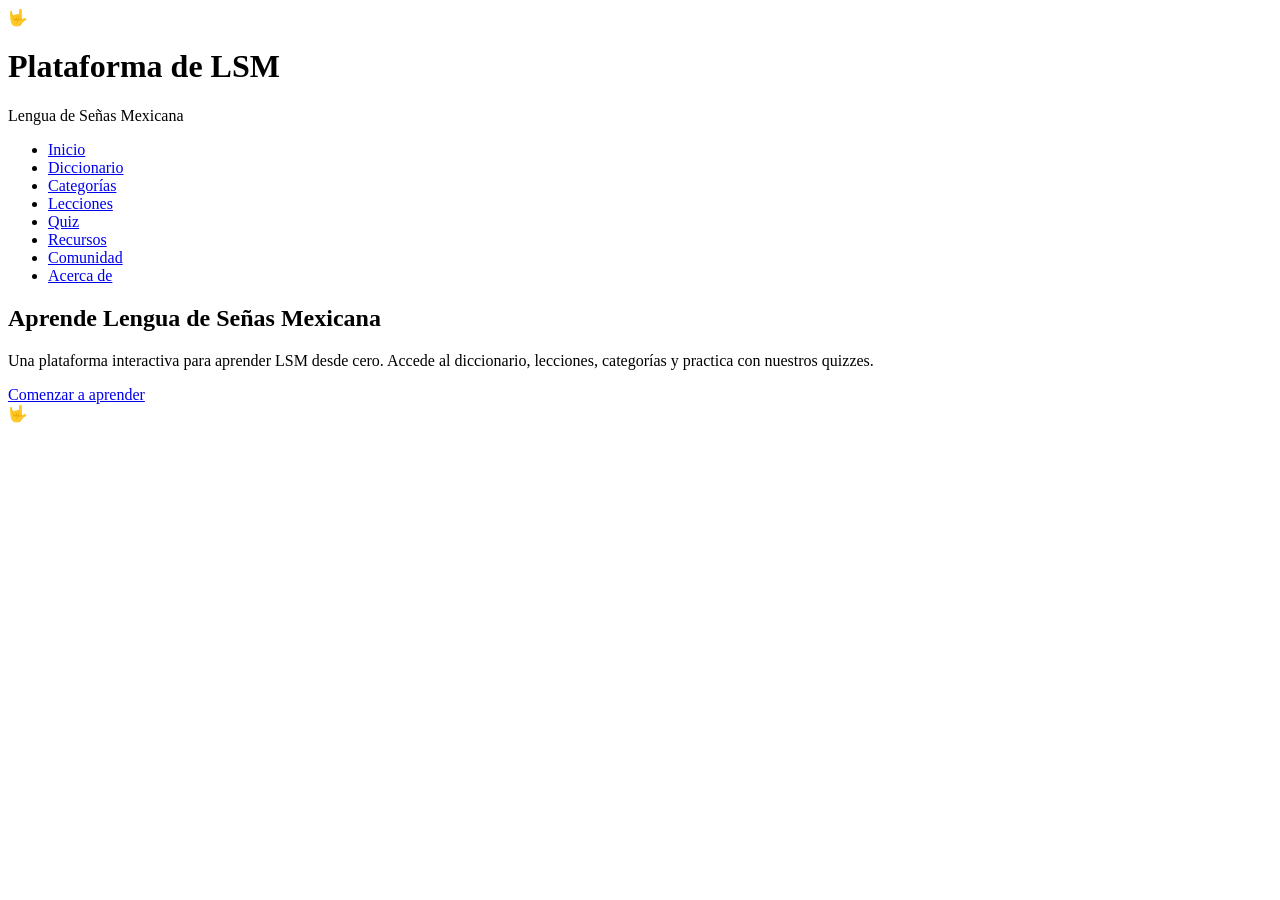
==== index.html @ d1b9db48 "Renombrar Index.html a index.html" ====
<!DOCTYPE html>
<html lang="es">
<head>
    <meta charset="UTF-8">
    <meta name="viewport" content="width=device-width, initial-scale=1.0">
    <title>LSM - Lengua de Señas Mexicana</title>
    <!--<link rel="stylesheet" href="css/styles.css"> -->
</head>
<body>


    <header id="encabezado">
        <div id="logo-area">
            <span id="logo-icono">🤟</span>
            <h1 id="logo-titulo">Plataforma de LSM</h1>
            <p id="logo-subtitulo">Lengua de Señas Mexicana</p>
        </div>

        <nav id="navbar">
            <ul id="menu-lista">
                <li><a href="index.html"              class="nav-link activo">Inicio</a></li>
                <li><a href="diccionario.html"  class="nav-link">Diccionario</a></li>
                <li><a href="categorias.html"   class="nav-link">Categorías</a></li>
                <li><a href="lecciones.html"    class="nav-link">Lecciones</a></li>
                <li><a href="quiz.html"         class="nav-link">Quiz</a></li>
                <li><a href="recursos.html"     class="nav-link">Recursos</a></li>
                <li><a href="comunidad.html"    class="nav-link">Comunidad</a></li>
                <li><a href="acerca.html"       class="nav-link">Acerca de</a></li>
            </ul>
        </nav>
    </header>


    <section id="hero">
        <div id="hero-contenido">
            <h2 id="hero-titulo">Cargando...</h2>
            <p  id="hero-descripcion">Cargando...</p>
            <a  id="hero-boton" href="lecciones.html">Comenzar a aprender</a>
        </div>
        <div id="hero-imagen">
            <span id="hero-emoji">🤟</span>
        </div>
    </section>


    

    <script src="script.js"></script>
</body>
</html>
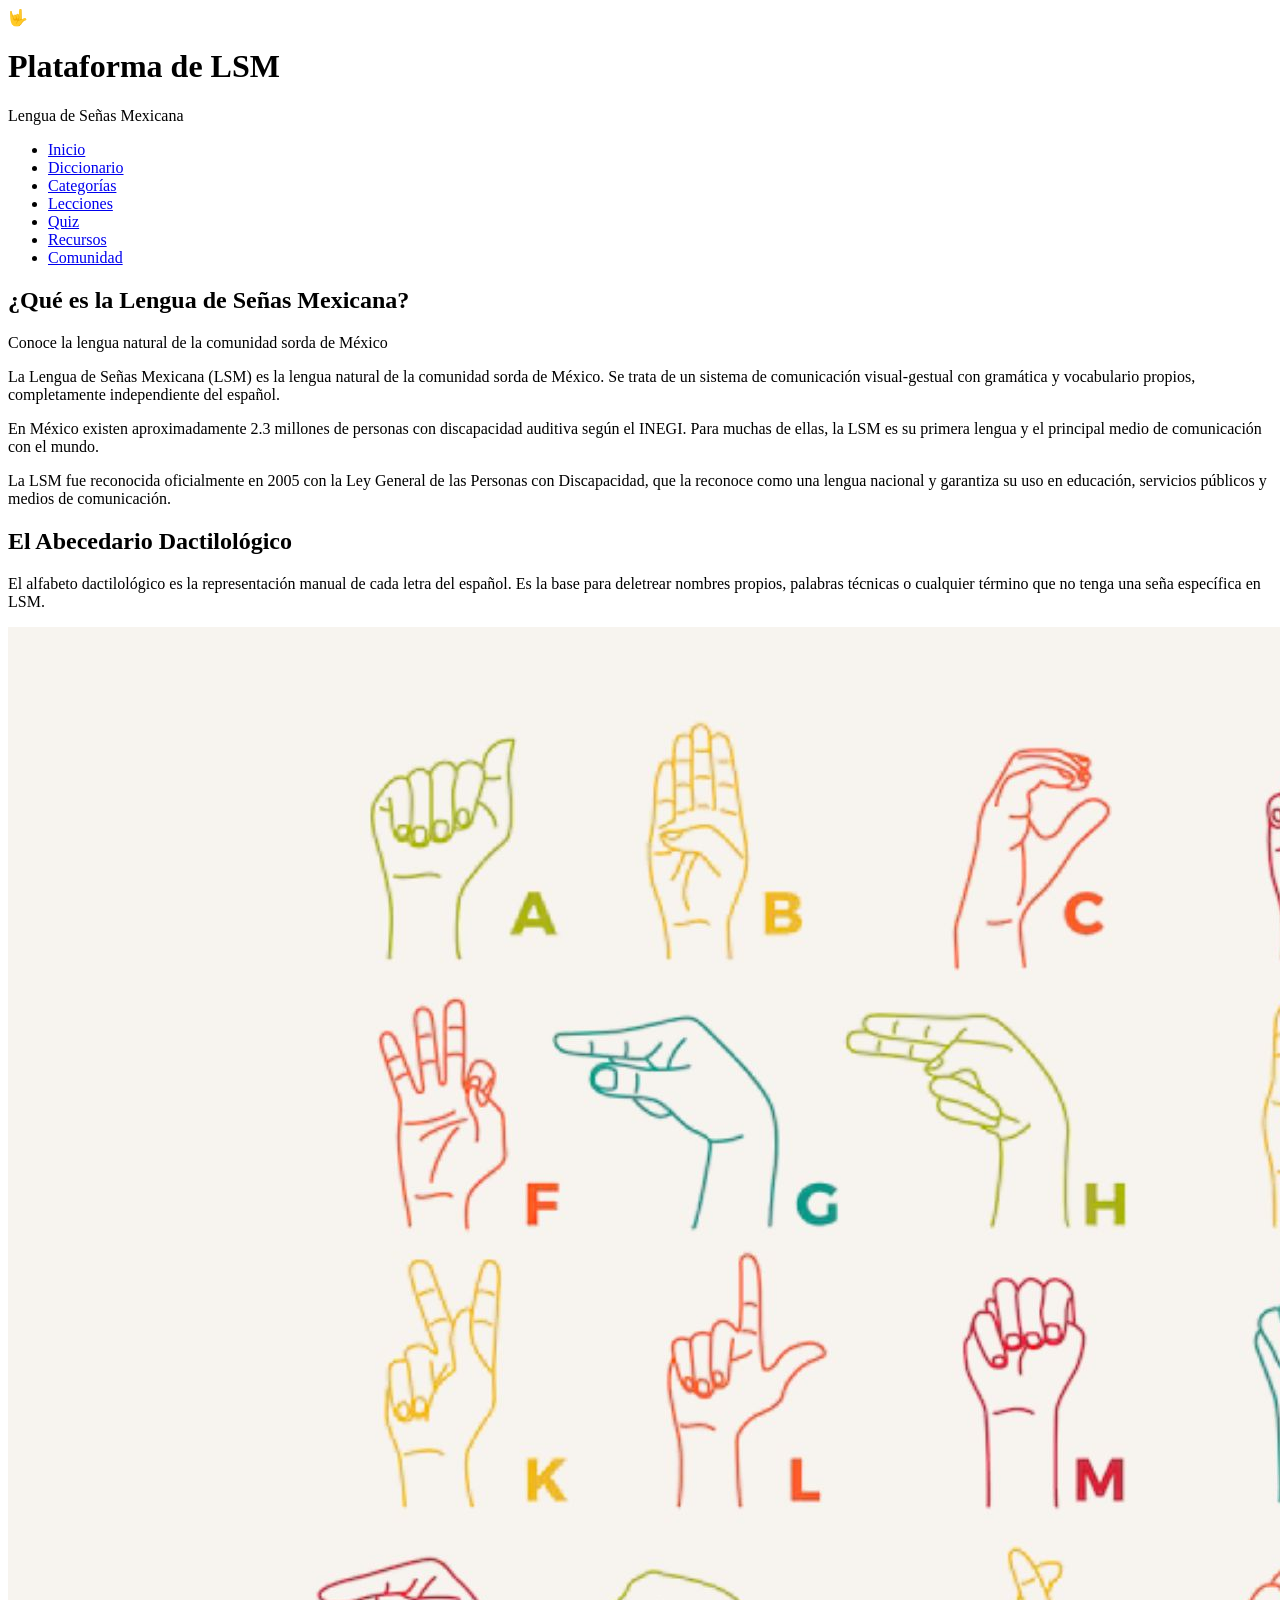
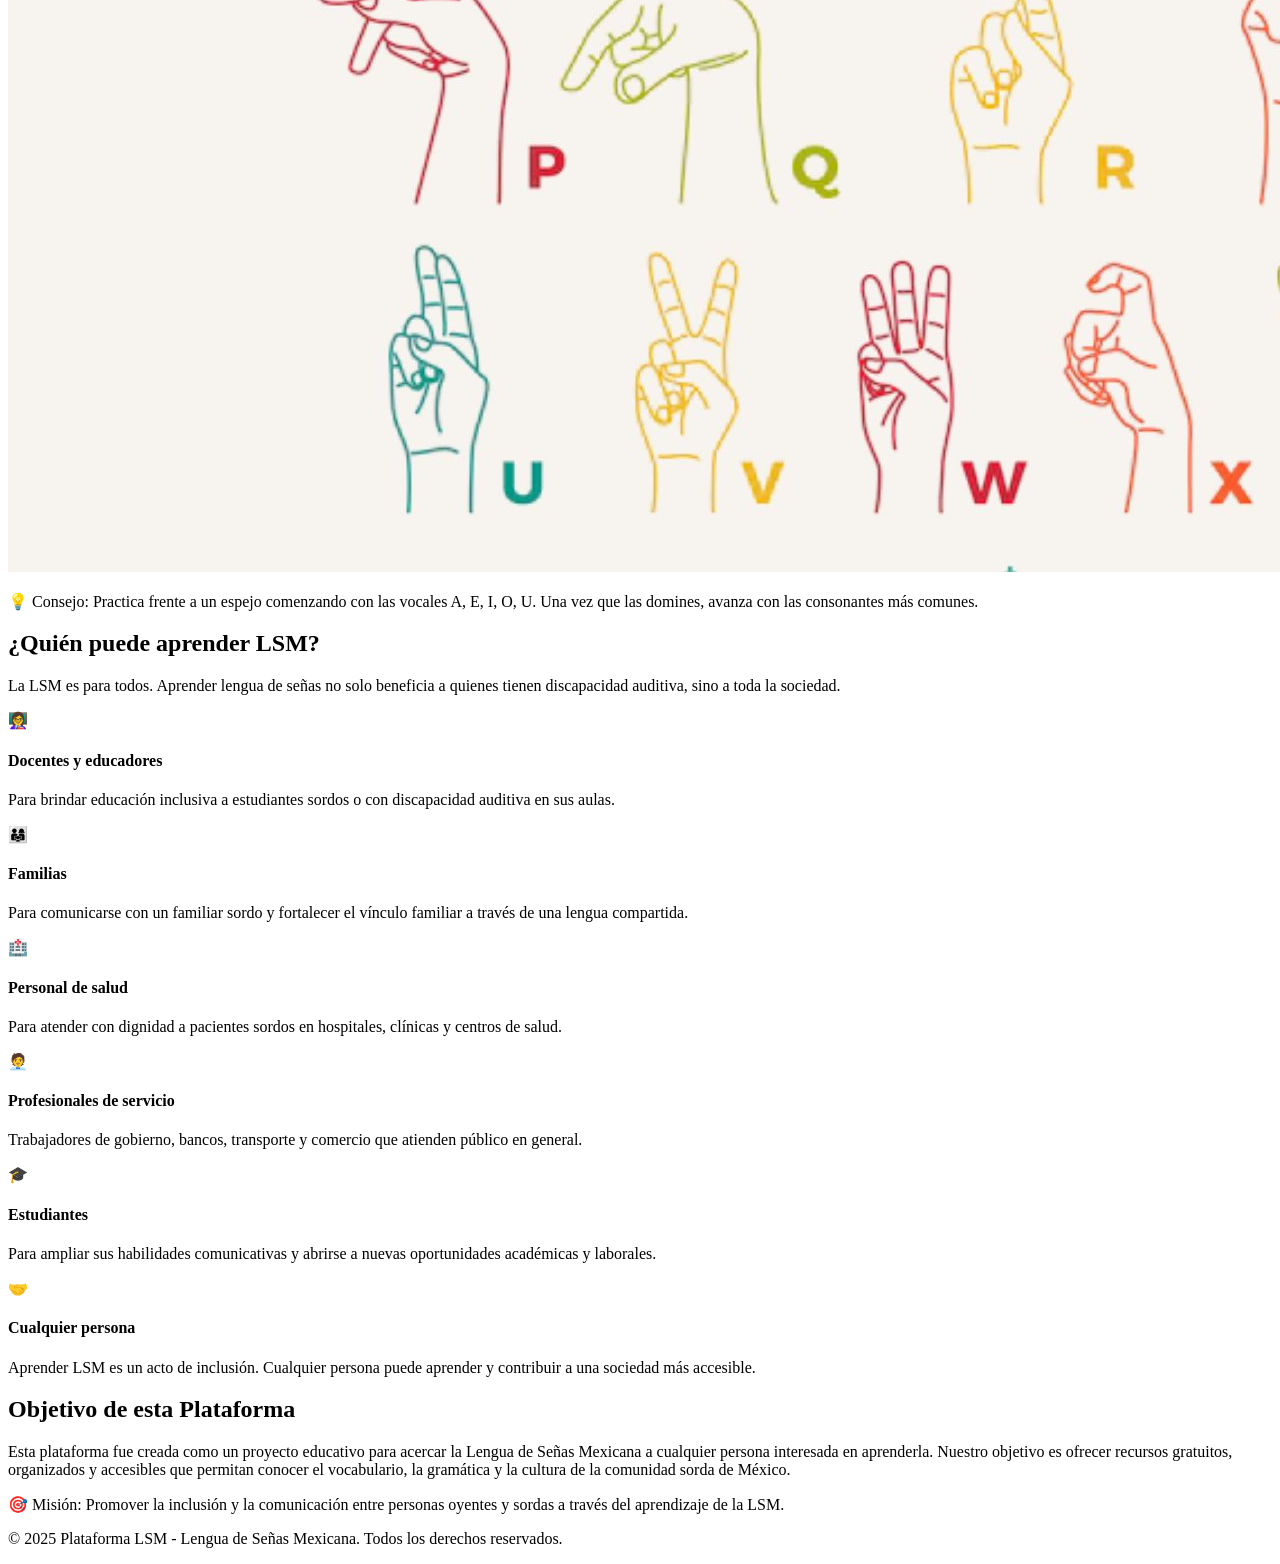
==== commit afdb083c: "Cambios html y js" ====
--- a/index.html
+++ b/index.html
@@ -3,11 +3,10 @@
 <head>
     <meta charset="UTF-8">
     <meta name="viewport" content="width=device-width, initial-scale=1.0">
-    <title>LSM - Lengua de Señas Mexicana</title>
-    <!--<link rel="stylesheet" href="css/styles.css"> -->
+    <title>Inicio - LSM</title>
+    <link rel="stylesheet" href="styles.css">
 </head>
 <body>
-
 
     <header id="encabezado">
         <div id="logo-area">
@@ -15,35 +14,59 @@
             <h1 id="logo-titulo">Plataforma de LSM</h1>
             <p id="logo-subtitulo">Lengua de Señas Mexicana</p>
         </div>
-
         <nav id="navbar">
             <ul id="menu-lista">
-                <li><a href="index.html"              class="nav-link activo">Inicio</a></li>
-                <li><a href="diccionario.html"  class="nav-link">Diccionario</a></li>
-                <li><a href="categorias.html"   class="nav-link">Categorías</a></li>
-                <li><a href="lecciones.html"    class="nav-link">Lecciones</a></li>
-                <li><a href="quiz.html"         class="nav-link">Quiz</a></li>
-                <li><a href="recursos.html"     class="nav-link">Recursos</a></li>
-                <li><a href="comunidad.html"    class="nav-link">Comunidad</a></li>
-                <li><a href="acerca.html"       class="nav-link">Acerca de</a></li>
+                <li><a href="index.html"       class="nav-link activo">Inicio</a></li>
+                <li><a href="diccionario.html" class="nav-link">Diccionario</a></li>
+                <li><a href="categorias.html"  class="nav-link">Categorías</a></li>
+                <li><a href="lecciones.html"   class="nav-link">Lecciones</a></li>
+                <li><a href="quiz.html"        class="nav-link">Quiz</a></li>
+                <li><a href="recursos.html"    class="nav-link">Recursos</a></li>
+                <li><a href="comunidad.html"   class="nav-link">Comunidad</a></li>
             </ul>
         </nav>
     </header>
 
-
-    <section id="hero">
-        <div id="hero-contenido">
-            <h2 id="hero-titulo">Cargando...</h2>
-            <p  id="hero-descripcion">Cargando...</p>
-            <a  id="hero-boton" href="lecciones.html">Comenzar a aprender</a>
+    <section id="que-es-seccion">
+        <div id="page-header">
+            <h2 id="que-es-titulo">Cargando...</h2>
+            <p  id="que-es-subtitulo">Cargando...</p>
         </div>
-        <div id="hero-imagen">
-            <span id="hero-emoji">🤟</span>
-        </div>
+        <div id="que-es-parrafos"></div>
+        <div id="que-es-datos"></div>
     </section>
 
+    <section id="abecedario-seccion">
+        <h2 id="abecedario-titulo">Cargando...</h2>
+        <p  id="abecedario-descripcion">Cargando...</p>
+        <div id="abecedario-imagen-contenedor">
+            <img
+                id="abecedario-imagen"
+                src="lenguaje-sm.jpg"
+                alt="Abecedario de la Lengua de Señas Mexicana"
+            >
+        </div>
+        <p id="abecedario-consejo">Cargando...</p>
+    </section>
 
-    
+    <section id="quienes-seccion">
+        <h2 id="quienes-titulo">Cargando...</h2>
+        <p  id="quienes-descripcion">Cargando...</p>
+        <div id="quienes-contenedor"></div>
+    </section>
+
+    <section id="objetivo-seccion">
+        <h2 id="objetivo-titulo">Cargando...</h2>
+        <p  id="objetivo-texto">Cargando...</p>
+        <p  id="objetivo-mision">Cargando...</p>
+        <div id="objetivo-caracteristicas"></div>
+    </section>
+
+    <footer id="pie-pagina">
+        <div id="footer-contenido">
+            <p id="footer-texto">Cargando...</p>
+        </div>
+    </footer>
 
     <script src="script.js"></script>
 </body>
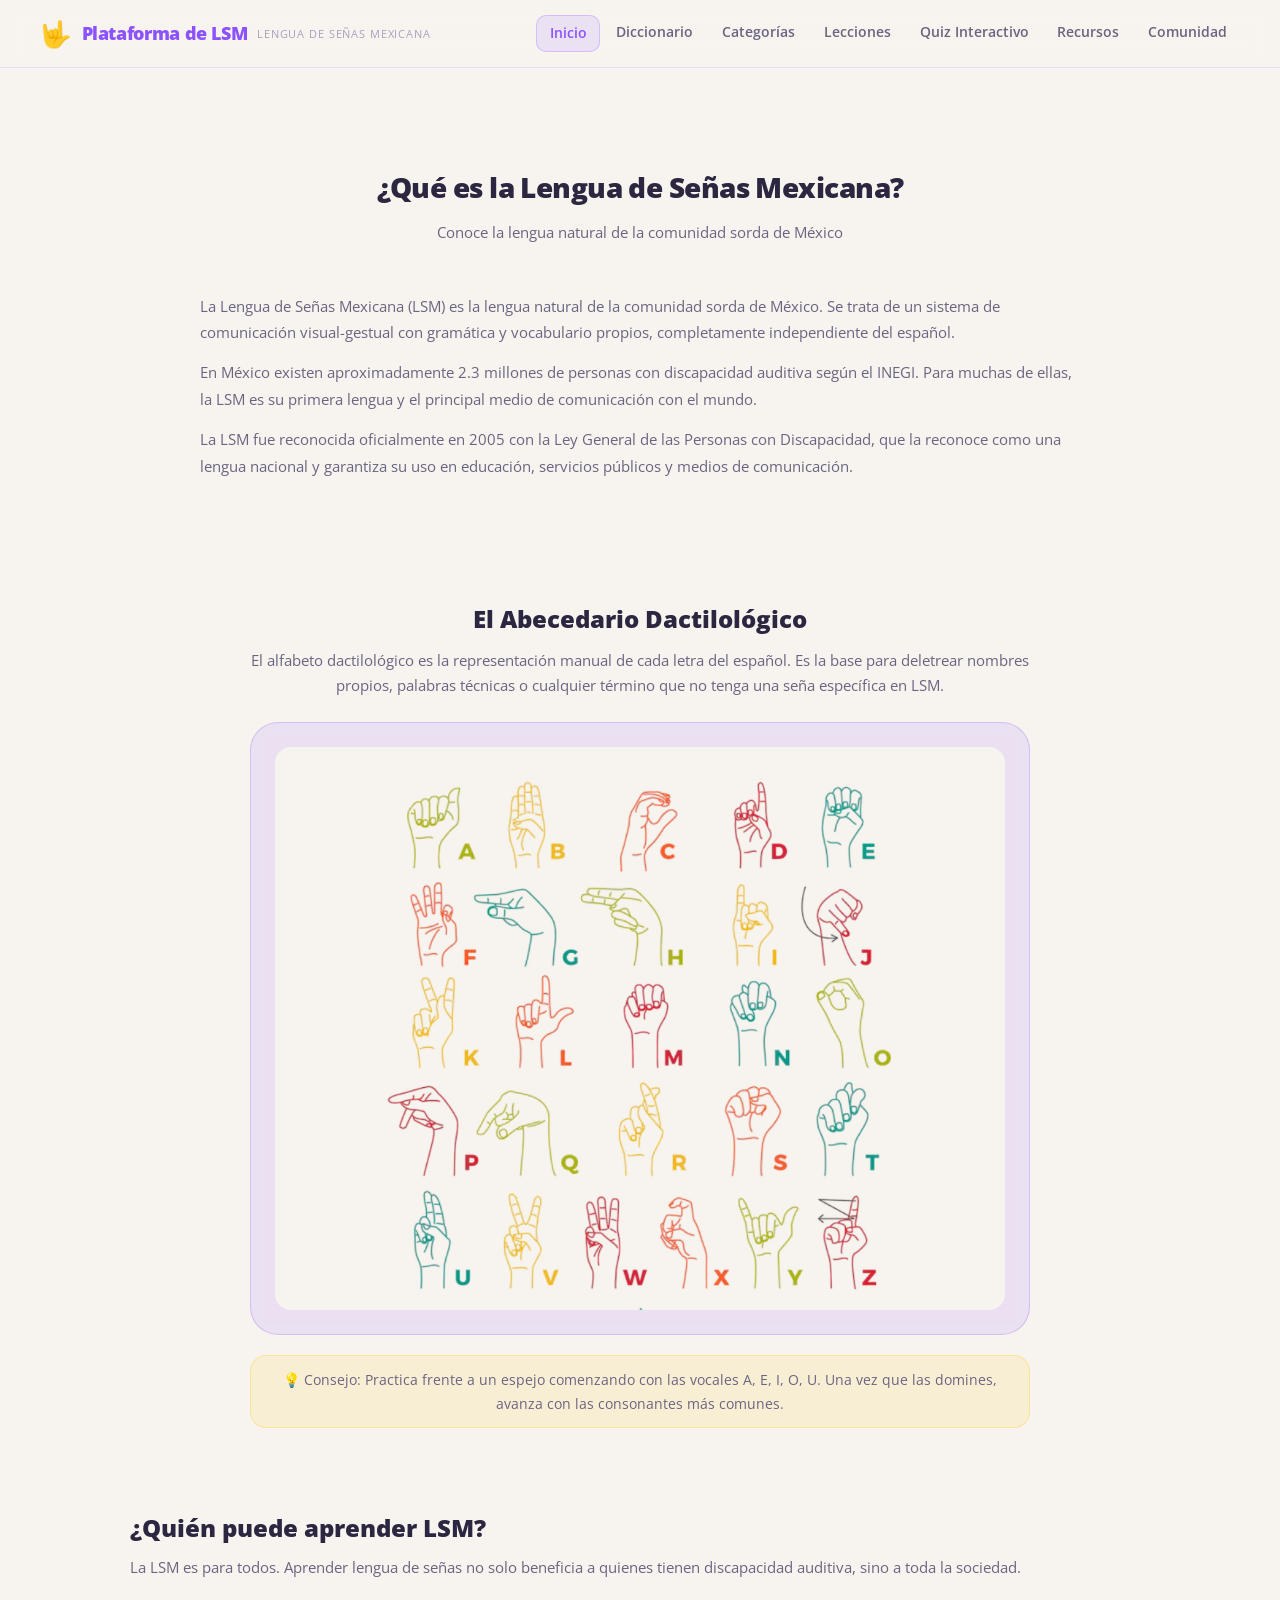
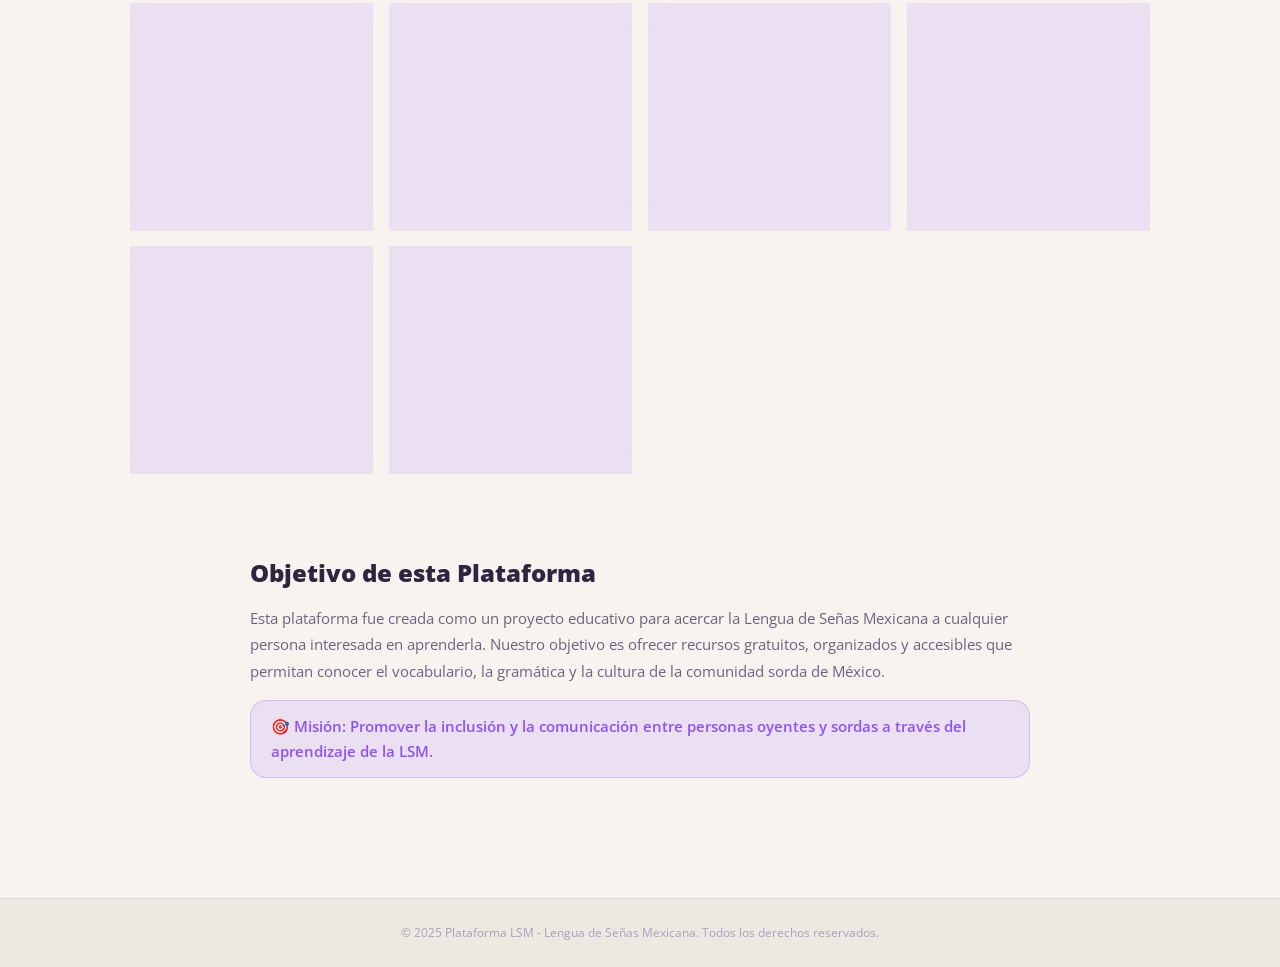
==== commit e282da3b: "Modificaciones html e implementacion de css" ====
--- a/index.html
+++ b/index.html
@@ -8,59 +8,65 @@
 </head>
 <body>
 
+    <a href="#contenido-principal" id="skip-link">Saltar al contenido principal</a>
+
     <header id="encabezado">
         <div id="logo-area">
-            <span id="logo-icono">🤟</span>
+            <span id="logo-icono" aria-label="Mano haciendo la seña de te quiero en LSM" role="img">🤟</span>
             <h1 id="logo-titulo">Plataforma de LSM</h1>
             <p id="logo-subtitulo">Lengua de Señas Mexicana</p>
         </div>
-        <nav id="navbar">
+        <nav id="navbar" aria-label="Menú principal de navegación">
             <ul id="menu-lista">
-                <li><a href="index.html"       class="nav-link activo">Inicio</a></li>
+                <li><a href="index.html"       class="nav-link activo" aria-current="page">Inicio</a></li>
                 <li><a href="diccionario.html" class="nav-link">Diccionario</a></li>
                 <li><a href="categorias.html"  class="nav-link">Categorías</a></li>
                 <li><a href="lecciones.html"   class="nav-link">Lecciones</a></li>
-                <li><a href="quiz.html"        class="nav-link">Quiz</a></li>
+                <li><a href="quiz.html"        class="nav-link">Quiz Interactivo</a></li>
                 <li><a href="recursos.html"    class="nav-link">Recursos</a></li>
                 <li><a href="comunidad.html"   class="nav-link">Comunidad</a></li>
             </ul>
         </nav>
     </header>
 
-    <section id="que-es-seccion">
-        <div id="page-header">
-            <h2 id="que-es-titulo">Cargando...</h2>
-            <p  id="que-es-subtitulo">Cargando...</p>
-        </div>
-        <div id="que-es-parrafos"></div>
-        <div id="que-es-datos"></div>
-    </section>
+    <main id="contenido-principal">
 
-    <section id="abecedario-seccion">
-        <h2 id="abecedario-titulo">Cargando...</h2>
-        <p  id="abecedario-descripcion">Cargando...</p>
-        <div id="abecedario-imagen-contenedor">
-            <img
-                id="abecedario-imagen"
-                src="lenguaje-sm.jpg"
-                alt="Abecedario de la Lengua de Señas Mexicana"
-            >
-        </div>
-        <p id="abecedario-consejo">Cargando...</p>
-    </section>
+        <section id="que-es-seccion">
+            <div id="page-header">
+                <h2 id="que-es-titulo">Cargando...</h2>
+                <p  id="que-es-subtitulo">Cargando...</p>
+            </div>
+            <div id="que-es-parrafos"></div>
+            <div id="que-es-datos"></div>
+        </section>
 
-    <section id="quienes-seccion">
-        <h2 id="quienes-titulo">Cargando...</h2>
-        <p  id="quienes-descripcion">Cargando...</p>
-        <div id="quienes-contenedor"></div>
-    </section>
+        <section id="abecedario-seccion">
+            <h2 id="abecedario-titulo">Cargando...</h2>
+            <p  id="abecedario-descripcion">Cargando...</p>
+            <div id="abecedario-imagen-contenedor">
+                <img
+                    id="abecedario-imagen"
+                    src="lenguaje-sm.jpg"
+                    alt="Abecedario de la Lengua de Señas Mexicana"
+                >
+            </div>
+            <p id="abecedario-consejo">Cargando...</p>
+        </section>
 
-    <section id="objetivo-seccion">
-        <h2 id="objetivo-titulo">Cargando...</h2>
-        <p  id="objetivo-texto">Cargando...</p>
-        <p  id="objetivo-mision">Cargando...</p>
-        <div id="objetivo-caracteristicas"></div>
-    </section>
+        <section id="quienes-seccion">
+            <h2 id="quienes-titulo">Cargando...</h2>
+            <p  id="quienes-descripcion">Cargando...</p>
+            <div id="quienes-contenedor"></div>
+        </section>
+
+        <section id="objetivo-seccion">
+            <h2 id="objetivo-titulo">Cargando...</h2>
+            <p  id="objetivo-texto">Cargando...</p>
+            <p  id="objetivo-mision">Cargando...</p>
+            <div id="objetivo-caracteristicas"></div>
+        </section>
+
+    </main>
 
     <footer id="pie-pagina">
         <div id="footer-contenido">
--- a/styles.css
+++ b/styles.css
@@ -0,0 +1,1442 @@
+/* =============================================================
+   styles.css  —  Plataforma LSM
+   Versión: 1.0 — Diseño arena + morado + glassmorphism
+   Fuente: Open Sans via Google Fonts
+============================================================= */
+
+@import url('https://fonts.googleapis.com/css2?family=Open+Sans:wght@400;600;700;800&display=swap');
+
+/* =============================================================
+   VARIABLES
+============================================================= */
+:root {
+    /* Colores */
+    --fondo:          #F7F4EF;
+    --fondo-alt:      #EDE9E1;
+    --primario:       #8C52FF;
+    --primario-suave: rgba(140, 82, 255, 0.12);
+    --primario-borde: rgba(140, 82, 255, 0.25);
+    --acento:         #FFD23F;
+    --acento-dim:     #E5A93C;
+    --texto:          #2D2640;
+    --texto-suave:    #6B6480;
+    --texto-muted:    #A89FC0;
+    --borde:          rgba(140, 82, 255, 0.15);
+
+    /* Tipografía */
+    --fuente: 'Open Sans', sans-serif;
+
+    /* Espaciado */
+    --radio:    16px;
+    --radio-lg: 20px;
+    --radio-xl: 28px;
+
+    /* Sombra card glassmorphism */
+    --sombra-card: 0 4px 24px rgba(140, 82, 255, 0.08);
+    --trans: 0.2s ease;
+}
+
+/* =============================================================
+   RESET Y BASE
+============================================================= */
+*, *::before, *::after {
+    box-sizing: border-box;
+    margin: 0;
+    padding: 0;
+}
+
+html { scroll-behavior: smooth; }
+
+body {
+    font-family: var(--fuente);
+    background-color: var(--fondo);
+    color: var(--texto);
+    font-size: 16px;
+    line-height: 1.65;
+    min-height: 100vh;
+}
+
+a {
+    color: var(--primario);
+    text-decoration: none;
+    transition: color var(--trans);
+}
+
+a:hover { color: var(--acento-dim); }
+
+ul { list-style: none; }
+
+img { max-width: 100%; display: block; }
+
+button { cursor: pointer; font-family: var(--fuente); }
+
+/* =============================================================
+   NAVBAR
+============================================================= */
+#encabezado {
+    position: sticky;
+    top: 0;
+    z-index: 100;
+    display: flex;
+    align-items: center;
+    justify-content: space-between;
+    padding: 0 2.5rem;
+    height: 68px;
+    background: rgba(247, 244, 239, 0.88);
+    backdrop-filter: blur(12px);
+    border-bottom: 1px solid var(--borde);
+}
+
+#logo-area {
+    display: flex;
+    align-items: center;
+    gap: 0.6rem;
+}
+
+#logo-icono { font-size: 1.6rem; line-height: 1; }
+
+#logo-titulo {
+    font-size: 1.15rem;
+    font-weight: 800;
+    color: var(--primario);
+    letter-spacing: -0.02em;
+}
+
+#logo-subtitulo {
+    font-size: 0.68rem;
+    color: var(--texto-muted);
+    text-transform: uppercase;
+    letter-spacing: 0.08em;
+}
+
+#menu-lista {
+    display: flex;
+    gap: 0.2rem;
+}
+
+.nav-link {
+    display: block;
+    padding: 0.4rem 0.8rem;
+    font-size: 0.85rem;
+    font-weight: 600;
+    color: var(--texto-suave);
+    border-radius: 10px;
+    transition: background var(--trans), color var(--trans);
+}
+
+.nav-link:hover {
+    background: var(--primario-suave);
+    color: var(--primario);
+}
+
+.nav-link.activo {
+    background: var(--primario-suave);
+    color: var(--primario);
+    border: 1px solid var(--primario-borde);
+}
+
+/* =============================================================
+   ENCABEZADO DE PÁGINA INTERIOR
+============================================================= */
+#page-header {
+    padding: 3rem 2.5rem 1.5rem;
+    max-width: 760px;
+    margin: 0 auto;
+    text-align: center;
+}
+
+#page-header h2 {
+    font-size: clamp(22px, 4vw, 28px);
+    font-weight: 800;
+    color: var(--texto);
+    letter-spacing: -0.02em;
+    margin-bottom: 0.6rem;
+}
+
+#page-header p {
+    font-size: 15px;
+    color: var(--texto-suave);
+}
+
+/* =============================================================
+   HERO — INDEX / INICIO
+============================================================= */
+#hero {
+    display: grid;
+    grid-template-columns: 1fr 1fr;
+    align-items: center;
+    gap: 2rem;
+    padding: 4rem 2.5rem 3rem;
+    max-width: 1100px;
+    margin: 0 auto;
+}
+
+#hero-contenido {
+    display: flex;
+    flex-direction: column;
+    gap: 1.2rem;
+}
+
+#hero-titulo {
+    font-size: clamp(24px, 5vw, 36px);
+    font-weight: 800;
+    color: var(--texto);
+    letter-spacing: -0.03em;
+    line-height: 1.15;
+}
+
+#hero-descripcion {
+    font-size: 15px;
+    color: var(--texto-suave);
+    max-width: 460px;
+}
+
+#hero-boton {
+    display: inline-block;
+    padding: 0.8rem 1.8rem;
+    background: var(--primario);
+    color: #fff;
+    font-weight: 700;
+    font-size: 0.9rem;
+    border-radius: var(--radio);
+    align-self: flex-start;
+    transition: background var(--trans), transform var(--trans);
+}
+
+#hero-boton:hover {
+    background: #7A3EF0;
+    transform: translateY(-2px);
+    color: #fff;
+}
+
+#hero-imagen { display: flex; align-items: center; justify-content: center; }
+#hero-emoji  { font-size: 8rem; line-height: 1; animation: flotar 3s ease-in-out infinite; }
+
+/* =============================================================
+   SECCIONES INICIO — QUÉ ES LSM
+============================================================= */
+#que-es-seccion {
+    padding: 3rem 2.5rem;
+    max-width: 960px;
+    margin: 0 auto;
+}
+
+#que-es-titulo {
+    font-size: 24px;
+    font-weight: 800;
+    color: var(--texto);
+    margin-bottom: 0.5rem;
+}
+
+#que-es-subtitulo {
+    font-size: 15px;
+    color: var(--texto-suave);
+    margin-bottom: 1.5rem;
+}
+
+#que-es-parrafos p {
+    font-size: 15px;
+    color: var(--texto-suave);
+    margin-bottom: 0.9rem;
+    line-height: 1.75;
+}
+
+#que-es-datos {
+    display: flex;
+    gap: 1rem;
+    flex-wrap: wrap;
+    margin-top: 2rem;
+}
+
+.que-es-dato {
+    background: var(--primario-suave);
+    border: 1px solid var(--primario-borde);
+    border-radius: var(--radio-lg);
+    padding: 1.25rem 1.75rem;
+    display: flex;
+    flex-direction: column;
+    gap: 0.3rem;
+    min-width: 180px;
+    backdrop-filter: blur(6px);
+}
+
+.dato-numero {
+    font-size: 20px;
+    font-weight: 800;
+    color: var(--primario);
+}
+
+.dato-etiqueta {
+    font-size: 12px;
+    color: var(--texto-suave);
+    text-transform: uppercase;
+    letter-spacing: 0.05em;
+}
+
+/* =============================================================
+   ABECEDARIO
+============================================================= */
+#abecedario-seccion {
+    padding: 2.5rem 2.5rem;
+    max-width: 860px;
+    margin: 0 auto;
+    text-align: center;
+}
+
+#abecedario-seccion h2 {
+    font-size: 24px;
+    font-weight: 800;
+    color: var(--texto);
+    margin-bottom: 0.6rem;
+}
+
+#abecedario-descripcion {
+    font-size: 15px;
+    color: var(--texto-suave);
+    margin-bottom: 1.5rem;
+}
+
+#abecedario-imagen-contenedor {
+    background: var(--primario-suave);
+    border: 1px solid var(--primario-borde);
+    border-radius: var(--radio-xl);
+    padding: 1.5rem;
+    backdrop-filter: blur(6px);
+    margin-bottom: 1.25rem;
+}
+
+#abecedario-imagen {
+    width: 100%;
+    border-radius: var(--radio);
+    margin: 0 auto;
+}
+
+#abecedario-consejo {
+    font-size: 14px;
+    color: var(--texto-suave);
+    background: rgba(255, 210, 63, 0.15);
+    border: 1px solid rgba(255, 210, 63, 0.4);
+    border-radius: var(--radio);
+    padding: 0.75rem 1.25rem;
+    display: inline-block;
+}
+
+/* =============================================================
+   PERFILES — QUIÉNES PUEDEN APRENDER
+============================================================= */
+#quienes-seccion {
+    padding: 2.5rem 2.5rem;
+    max-width: 1100px;
+    margin: 0 auto;
+}
+
+#quienes-seccion h2 {
+    font-size: 24px;
+    font-weight: 800;
+    color: var(--texto);
+    margin-bottom: 0.5rem;
+}
+
+#quienes-descripcion {
+    font-size: 15px;
+    color: var(--texto-suave);
+    margin-bottom: 1.5rem;
+}
+
+#quienes-contenedor {
+    display: grid;
+    grid-template-columns: repeat(auto-fill, minmax(220px, 1fr));
+    gap: 1rem;
+}
+
+.perfil-card {
+    background: var(--primario-suave);
+    border: 1px solid var(--primario-borde);
+    border-radius: var(--radio-xl);
+    padding: 1.5rem;
+    display: flex;
+    flex-direction: column;
+    gap: 0.5rem;
+    backdrop-filter: blur(8px);
+    transition: transform var(--trans), box-shadow var(--trans);
+}
+
+.perfil-card:hover {
+    transform: translateY(-4px);
+    box-shadow: var(--sombra-card);
+}
+
+.perfil-card span { font-size: 2rem; }
+
+.perfil-card h4 {
+    font-size: 15px;
+    font-weight: 700;
+    color: var(--texto);
+}
+
+.perfil-card p {
+    font-size: 13px;
+    color: var(--texto-suave);
+    line-height: 1.6;
+}
+
+/* =============================================================
+   OBJETIVO DE LA PLATAFORMA
+============================================================= */
+#objetivo-seccion {
+    padding: 2.5rem 2.5rem 4rem;
+    max-width: 860px;
+    margin: 0 auto;
+}
+
+#objetivo-titulo {
+    font-size: 24px;
+    font-weight: 800;
+    color: var(--texto);
+    margin-bottom: 0.75rem;
+}
+
+#objetivo-texto {
+    font-size: 15px;
+    color: var(--texto-suave);
+    line-height: 1.75;
+    margin-bottom: 1rem;
+}
+
+#objetivo-mision {
+    font-size: 15px;
+    font-weight: 600;
+    color: var(--primario);
+    background: var(--primario-suave);
+    border: 1px solid var(--primario-borde);
+    border-radius: var(--radio);
+    padding: 0.85rem 1.25rem;
+    margin-bottom: 1.5rem;
+}
+
+#objetivo-caracteristicas {
+    display: grid;
+    grid-template-columns: repeat(auto-fill, minmax(200px, 1fr));
+    gap: 0.85rem;
+}
+
+.objetivo-item {
+    display: flex;
+    align-items: flex-start;
+    gap: 0.75rem;
+    background: var(--primario-suave);
+    border: 1px solid var(--primario-borde);
+    border-radius: var(--radio);
+    padding: 1rem 1.25rem;
+    backdrop-filter: blur(6px);
+}
+
+.objetivo-icono { font-size: 1.4rem; flex-shrink: 0; }
+
+.objetivo-texto-item {
+    font-size: 13px;
+    color: var(--texto-suave);
+    line-height: 1.55;
+}
+
+/* =============================================================
+   ESTADÍSTICAS
+============================================================= */
+#estadisticas {
+    background: var(--fondo-alt);
+    border-top: 1px solid var(--borde);
+    border-bottom: 1px solid var(--borde);
+    padding: 2.5rem;
+}
+
+#stats-contenedor {
+    display: flex;
+    justify-content: center;
+    gap: 1rem;
+    flex-wrap: wrap;
+    max-width: 900px;
+    margin: 0 auto;
+}
+
+.stat-item {
+    display: flex;
+    flex-direction: column;
+    align-items: center;
+    padding: 1.5rem 2rem;
+    background: rgba(140, 82, 255, 0.08);
+    border: 1px solid var(--primario-borde);
+    border-radius: var(--radio-xl);
+    min-width: 150px;
+    backdrop-filter: blur(8px);
+    transition: transform var(--trans);
+}
+
+.stat-item:hover { transform: translateY(-3px); }
+
+.stat-numero {
+    font-size: 26px;
+    font-weight: 800;
+    color: var(--primario);
+}
+
+.stat-etiqueta {
+    font-size: 11px;
+    color: var(--texto-muted);
+    text-align: center;
+    margin-top: 0.2rem;
+    text-transform: uppercase;
+    letter-spacing: 0.05em;
+}
+
+/* =============================================================
+   TARJETAS CARACTERÍSTICAS — INICIO
+============================================================= */
+#caracteristicas {
+    padding: 3rem 2.5rem;
+    max-width: 1100px;
+    margin: 0 auto;
+}
+
+#caracteristicas-titulo {
+    font-size: 22px;
+    font-weight: 800;
+    color: var(--texto);
+    margin-bottom: 1.5rem;
+}
+
+#tarjetas-contenedor {
+    display: grid;
+    grid-template-columns: repeat(auto-fit, minmax(220px, 1fr));
+    gap: 1rem;
+}
+
+/* Card glassmorphism base — reutilizado en múltiples secciones */
+.tarjeta,
+.sena-card,
+.categoria-card,
+.leccion-card,
+.recurso-card,
+.testimonio-card,
+.org-card,
+.miembro-card {
+    background: rgba(140, 82, 255, 0.08);
+    border: 1px solid var(--primario-borde);
+    border-radius: var(--radio-xl);
+    padding: 1.5rem;
+    backdrop-filter: blur(8px);
+    transition: transform var(--trans), box-shadow var(--trans);
+}
+
+.tarjeta:hover,
+.sena-card:hover,
+.categoria-card:hover,
+.leccion-card:hover,
+.recurso-card:hover,
+.testimonio-card:hover,
+.org-card:hover,
+.miembro-card:hover {
+    transform: translateY(-4px);
+    box-shadow: var(--sombra-card);
+}
+
+.tarjeta {
+    display: flex;
+    flex-direction: column;
+    gap: 0.5rem;
+}
+
+.tarjeta-icono { font-size: 2rem; }
+
+.tarjeta-titulo {
+    font-size: 15px;
+    font-weight: 700;
+    color: var(--texto);
+}
+
+.tarjeta-descripcion {
+    font-size: 13px;
+    color: var(--texto-suave);
+    flex: 1;
+}
+
+.tarjeta-enlace {
+    font-size: 13px;
+    font-weight: 700;
+    color: var(--primario);
+    margin-top: 0.4rem;
+}
+
+/* =============================================================
+   SEÑA DEL DÍA
+============================================================= */
+#sena-del-dia {
+    background: rgba(140, 82, 255, 0.07);
+    border: 1px solid var(--primario-borde);
+    border-radius: var(--radio-xl);
+    margin: 0 auto 3rem;
+    padding: 2rem;
+    max-width: 680px;
+    text-align: center;
+    backdrop-filter: blur(8px);
+}
+
+#sena-del-dia h2 {
+    font-size: 11px;
+    font-weight: 700;
+    text-transform: uppercase;
+    letter-spacing: 0.1em;
+    color: var(--primario);
+    margin-bottom: 0.75rem;
+}
+
+#sena-palabra {
+    font-size: 32px;
+    font-weight: 800;
+    color: var(--texto);
+    margin-bottom: 0.6rem;
+}
+
+#sena-descripcion {
+    font-size: 14px;
+    color: var(--texto-suave);
+}
+
+/* =============================================================
+   DICCIONARIO — BUSCADOR
+============================================================= */
+#buscador-seccion {
+    display: flex;
+    gap: 0.6rem;
+    max-width: 580px;
+    margin: 0 auto 2rem;
+    padding: 0 2.5rem;
+}
+
+#buscador-input {
+    flex: 1;
+    padding: 0.75rem 1.1rem;
+    background: rgba(140, 82, 255, 0.06);
+    border: 1px solid var(--primario-borde);
+    border-radius: var(--radio);
+    font-family: var(--fuente);
+    font-size: 14px;
+    color: var(--texto);
+    outline: none;
+    transition: border-color var(--trans);
+}
+
+#buscador-input::placeholder { color: var(--texto-muted); }
+#buscador-input:focus { border-color: var(--primario); }
+
+#buscador-btn {
+    padding: 0.75rem 1.4rem;
+    background: var(--primario);
+    color: #fff;
+    border: none;
+    border-radius: var(--radio);
+    font-weight: 700;
+    font-size: 14px;
+    transition: background var(--trans), transform var(--trans);
+}
+
+#buscador-btn:hover { background: #7A3EF0; transform: translateY(-1px); }
+
+#diccionario-seccion {
+    padding: 0 2.5rem 3rem;
+    max-width: 1100px;
+    margin: 0 auto;
+}
+
+#diccionario-contenedor {
+    display: grid;
+    grid-template-columns: repeat(auto-fill, minmax(250px, 1fr));
+    gap: 1rem;
+}
+
+.sena-card { display: flex; flex-direction: column; gap: 0.4rem; }
+
+.sena-palabra {
+    font-size: 16px;
+    font-weight: 700;
+    color: var(--texto);
+}
+
+.sena-categoria {
+    display: inline-block;
+    font-size: 11px;
+    font-weight: 700;
+    text-transform: uppercase;
+    letter-spacing: 0.07em;
+    color: var(--primario);
+    background: var(--primario-suave);
+    border: 1px solid var(--primario-borde);
+    border-radius: 6px;
+    padding: 0.1rem 0.55rem;
+    align-self: flex-start;
+}
+
+.sena-descripcion { font-size: 13px; color: var(--texto-suave); line-height: 1.55; }
+
+/* =============================================================
+   CATEGORÍAS
+============================================================= */
+#categorias-seccion,
+#senas-categoria-seccion {
+    padding: 0 2.5rem 3rem;
+    max-width: 1100px;
+    margin: 0 auto;
+}
+
+#categorias-contenedor {
+    display: grid;
+    grid-template-columns: repeat(auto-fill, minmax(190px, 1fr));
+    gap: 1rem;
+}
+
+.categoria-card {
+    text-align: center;
+    cursor: pointer;
+    display: flex;
+    flex-direction: column;
+    gap: 0.4rem;
+    align-items: center;
+}
+
+.cat-icono { font-size: 2.2rem; display: block; margin-bottom: 0.3rem; }
+
+.cat-nombre { font-size: 15px; font-weight: 700; color: var(--texto); }
+
+.cat-total {
+    font-size: 11px;
+    color: var(--texto-muted);
+    text-transform: uppercase;
+    letter-spacing: 0.05em;
+}
+
+#nombre-categoria-activa {
+    font-size: 20px;
+    font-weight: 800;
+    color: var(--texto);
+    margin-bottom: 1.25rem;
+}
+
+#senas-categoria-contenedor {
+    display: grid;
+    grid-template-columns: repeat(auto-fill, minmax(250px, 1fr));
+    gap: 1rem;
+    margin-bottom: 1.5rem;
+}
+
+#btn-volver-categorias,
+#btn-volver-lecciones {
+    padding: 0.6rem 1.25rem;
+    background: transparent;
+    border: 1px solid var(--primario-borde);
+    border-radius: var(--radio);
+    font-size: 14px;
+    font-weight: 600;
+    color: var(--texto-suave);
+    transition: all var(--trans);
+}
+
+#btn-volver-categorias:hover,
+#btn-volver-lecciones:hover {
+    border-color: var(--primario);
+    color: var(--primario);
+    background: var(--primario-suave);
+}
+
+/* =============================================================
+   LECCIONES
+============================================================= */
+#filtro-seccion {
+    display: flex;
+    gap: 0.5rem;
+    flex-wrap: wrap;
+    justify-content: center;
+    padding: 0 2.5rem 1.5rem;
+}
+
+.filtro-btn {
+    padding: 0.45rem 1.1rem;
+    background: transparent;
+    border: 1px solid var(--primario-borde);
+    border-radius: 50px;
+    font-size: 13px;
+    font-weight: 600;
+    color: var(--texto-suave);
+    transition: all var(--trans);
+}
+
+.filtro-btn:hover,
+.filtro-btn.activo {
+    background: var(--primario);
+    border-color: var(--primario);
+    color: #fff;
+}
+
+#lecciones-seccion {
+    padding: 0 2.5rem 3rem;
+    max-width: 1100px;
+    margin: 0 auto;
+}
+
+#lecciones-contenedor {
+    display: grid;
+    grid-template-columns: repeat(auto-fill, minmax(280px, 1fr));
+    gap: 1rem;
+}
+
+.leccion-card { display: flex; flex-direction: column; gap: 0.45rem; }
+
+.leccion-nivel {
+    display: inline-block;
+    font-size: 11px;
+    font-weight: 700;
+    text-transform: uppercase;
+    letter-spacing: 0.07em;
+    border-radius: 6px;
+    padding: 0.1rem 0.55rem;
+    align-self: flex-start;
+    background: var(--primario-suave);
+    border: 1px solid var(--primario-borde);
+    color: var(--primario);
+}
+
+.leccion-titulo { font-size: 15px; font-weight: 700; color: var(--texto); }
+
+.leccion-descripcion { font-size: 13px; color: var(--texto-suave); flex: 1; }
+
+.leccion-duracion { font-size: 12px; color: var(--texto-muted); }
+
+.btn-ver-leccion {
+    margin-top: 0.5rem;
+    padding: 0.5rem 1rem;
+    background: var(--acento);
+    border: none;
+    border-radius: var(--radio);
+    font-size: 13px;
+    font-weight: 700;
+    color: var(--texto);
+    align-self: flex-start;
+    transition: background var(--trans), transform var(--trans);
+}
+
+.btn-ver-leccion:hover { background: var(--acento-dim); transform: translateX(3px); }
+
+#leccion-detalle-seccion {
+    padding: 0 2.5rem 3rem;
+    max-width: 740px;
+    margin: 0 auto;
+}
+
+#leccion-detalle-titulo {
+    font-size: 22px;
+    font-weight: 800;
+    color: var(--texto);
+    margin: 1.25rem 0 0.4rem;
+}
+
+#leccion-detalle-nivel { font-size: 13px; color: var(--texto-muted); margin-bottom: 1.25rem; }
+
+#leccion-detalle-contenido {
+    background: rgba(140, 82, 255, 0.06);
+    border: 1px solid var(--primario-borde);
+    border-radius: var(--radio-xl);
+    padding: 1.5rem;
+    font-size: 14px;
+    color: var(--texto-suave);
+    line-height: 1.75;
+    backdrop-filter: blur(6px);
+}
+
+/* =============================================================
+   QUIZ
+============================================================= */
+#quiz-inicio-seccion,
+#quiz-preguntas-seccion,
+#quiz-resultados-seccion {
+    padding: 0 2.5rem 3rem;
+    max-width: 680px;
+    margin: 0 auto;
+}
+
+#quiz-info-contenedor {
+    background: rgba(140, 82, 255, 0.06);
+    border: 1px solid var(--primario-borde);
+    border-radius: var(--radio-xl);
+    padding: 1.5rem;
+    margin-bottom: 1.25rem;
+    font-size: 14px;
+    color: var(--texto-suave);
+    backdrop-filter: blur(6px);
+}
+
+#btn-iniciar-quiz,
+#btn-reiniciar-quiz {
+    padding: 0.8rem 2.2rem;
+    background: var(--primario);
+    color: #fff;
+    border: none;
+    border-radius: var(--radio);
+    font-weight: 700;
+    font-size: 15px;
+    transition: background var(--trans), transform var(--trans);
+}
+
+#btn-iniciar-quiz:hover,
+#btn-reiniciar-quiz:hover { background: #7A3EF0; transform: translateY(-2px); }
+
+#quiz-progreso {
+    display: flex;
+    justify-content: space-between;
+    font-size: 13px;
+    font-weight: 600;
+    color: var(--texto-muted);
+    margin-bottom: 1.25rem;
+}
+
+#quiz-pregunta-contenedor {
+    background: rgba(140, 82, 255, 0.06);
+    border: 1px solid var(--primario-borde);
+    border-radius: var(--radio-xl);
+    padding: 1.5rem;
+    margin-bottom: 0.75rem;
+    backdrop-filter: blur(6px);
+}
+
+#quiz-pregunta-texto {
+    font-size: 16px;
+    font-weight: 700;
+    color: var(--texto);
+    margin-bottom: 1.25rem;
+    line-height: 1.4;
+}
+
+#quiz-opciones-contenedor {
+    display: grid;
+    grid-template-columns: 1fr 1fr;
+    gap: 0.6rem;
+}
+
+.opcion-btn {
+    padding: 0.8rem 0.9rem;
+    background: rgba(140, 82, 255, 0.06);
+    border: 1px solid var(--primario-borde);
+    border-radius: var(--radio);
+    font-size: 13px;
+    font-weight: 600;
+    color: var(--texto);
+    text-align: left;
+    transition: all var(--trans);
+}
+
+.opcion-btn:hover:not(:disabled) {
+    background: var(--primario-suave);
+    border-color: var(--primario);
+    color: var(--primario);
+}
+
+.opcion-btn:disabled { opacity: 0.6; cursor: not-allowed; }
+
+.opcion-correcta {
+    background: rgba(255, 210, 63, 0.2) !important;
+    border-color: var(--acento) !important;
+    color: var(--texto) !important;
+    opacity: 1 !important;
+}
+
+#quiz-retroalimentacion {
+    font-size: 14px;
+    font-weight: 600;
+    color: var(--texto-suave);
+    min-height: 1.4rem;
+    margin-bottom: 0.75rem;
+}
+
+#btn-siguiente-pregunta {
+    padding: 0.65rem 1.5rem;
+    background: var(--acento);
+    border: none;
+    border-radius: var(--radio);
+    font-weight: 700;
+    font-size: 14px;
+    color: var(--texto);
+    transition: background var(--trans), transform var(--trans);
+}
+
+#btn-siguiente-pregunta:hover { background: var(--acento-dim); transform: translateY(-1px); }
+
+#resultado-titulo { font-size: 26px; font-weight: 800; color: var(--primario); margin-bottom: 0.75rem; }
+#resultado-puntaje { font-size: 16px; font-weight: 700; color: var(--texto); margin-bottom: 0.4rem; }
+#resultado-mensaje { font-size: 14px; color: var(--texto-suave); margin-bottom: 1.25rem; }
+
+/* =============================================================
+   RECURSOS
+============================================================= */
+#filtro-recursos-seccion {
+    display: flex;
+    gap: 0.5rem;
+    flex-wrap: wrap;
+    justify-content: center;
+    padding: 0 2.5rem 1.5rem;
+}
+
+.filtro-rec-btn {
+    padding: 0.45rem 1.1rem;
+    background: transparent;
+    border: 1px solid var(--primario-borde);
+    border-radius: 50px;
+    font-size: 13px;
+    font-weight: 600;
+    color: var(--texto-suave);
+    transition: all var(--trans);
+}
+
+.filtro-rec-btn:hover,
+.filtro-rec-btn.activo {
+    background: var(--acento);
+    border-color: var(--acento);
+    color: var(--texto);
+    font-weight: 700;
+}
+
+#recursos-seccion {
+    padding: 0 2.5rem 3rem;
+    max-width: 1100px;
+    margin: 0 auto;
+}
+
+#recursos-contenedor {
+    display: grid;
+    grid-template-columns: repeat(auto-fill, minmax(270px, 1fr));
+    gap: 1rem;
+}
+
+.recurso-card { display: flex; flex-direction: column; gap: 0.45rem; }
+
+.recurso-tipo {
+    display: inline-block;
+    font-size: 11px;
+    font-weight: 700;
+    text-transform: uppercase;
+    letter-spacing: 0.08em;
+    background: rgba(255, 210, 63, 0.2);
+    border: 1px solid rgba(255, 210, 63, 0.5);
+    border-radius: 6px;
+    padding: 0.1rem 0.55rem;
+    color: #B87A00;
+    align-self: flex-start;
+}
+
+.recurso-titulo { font-size: 15px; font-weight: 700; color: var(--texto); }
+.recurso-descripcion { font-size: 13px; color: var(--texto-suave); flex: 1; }
+.recurso-enlace { font-size: 13px; font-weight: 700; color: var(--primario); margin-top: 0.4rem; }
+
+/* =============================================================
+   COMUNIDAD
+============================================================= */
+#testimonios-seccion,
+#organizaciones-seccion,
+#faq-seccion {
+    padding: 1.5rem 2.5rem;
+    max-width: 1100px;
+    margin: 0 auto;
+}
+
+#testimonios-seccion h3,
+#organizaciones-seccion h3,
+#faq-seccion h3 {
+    font-size: 20px;
+    font-weight: 800;
+    color: var(--texto);
+    margin-bottom: 1.25rem;
+}
+
+#testimonios-contenedor {
+    display: grid;
+    grid-template-columns: repeat(auto-fill, minmax(260px, 1fr));
+    gap: 1rem;
+}
+
+.testimonio-card {
+    display: flex;
+    flex-direction: column;
+    gap: 0.5rem;
+    border-left: 3px solid var(--primario);
+}
+
+.testimonio-texto { font-size: 13px; color: var(--texto-suave); font-style: italic; flex: 1; line-height: 1.65; }
+.testimonio-nombre { font-size: 14px; font-weight: 700; color: var(--texto); }
+.testimonio-rol { font-size: 12px; color: var(--texto-muted); }
+
+#organizaciones-contenedor {
+    display: grid;
+    grid-template-columns: repeat(auto-fill, minmax(260px, 1fr));
+    gap: 1rem;
+}
+
+.org-card { display: flex; flex-direction: column; gap: 0.45rem; }
+.org-nombre { font-size: 15px; font-weight: 700; color: var(--texto); }
+.org-descripcion { font-size: 13px; color: var(--texto-suave); flex: 1; }
+.org-sitio { font-size: 13px; font-weight: 700; color: var(--primario); margin-top: 0.4rem; }
+
+#faq-contenedor {
+    display: flex;
+    flex-direction: column;
+    gap: 0.6rem;
+    max-width: 720px;
+}
+
+.faq-item {
+    background: rgba(140, 82, 255, 0.06);
+    border: 1px solid var(--primario-borde);
+    border-radius: var(--radio);
+    overflow: hidden;
+    backdrop-filter: blur(6px);
+}
+
+.faq-pregunta {
+    width: 100%;
+    padding: 0.9rem 1.25rem;
+    background: transparent;
+    border: none;
+    text-align: left;
+    font-size: 14px;
+    font-weight: 700;
+    color: var(--texto);
+    transition: color var(--trans);
+}
+
+.faq-pregunta:hover { color: var(--primario); }
+
+.faq-respuesta {
+    padding: 0 1.25rem 0.9rem;
+    font-size: 13px;
+    color: var(--texto-suave);
+    line-height: 1.65;
+    border-top: 1px solid var(--borde);
+    padding-top: 0.75rem;
+}
+
+/* =============================================================
+   ACERCA DE
+============================================================= */
+#mision-seccion { padding: 1.5rem 2.5rem; max-width: 1100px; margin: 0 auto; }
+
+#mision-contenedor {
+    display: grid;
+    grid-template-columns: 1fr 1fr;
+    gap: 1rem;
+}
+
+.mision-card {
+    background: rgba(140, 82, 255, 0.06);
+    border: 1px solid var(--primario-borde);
+    border-radius: var(--radio-xl);
+    padding: 1.5rem;
+    backdrop-filter: blur(6px);
+}
+
+.mision-card h4 {
+    font-size: 11px;
+    font-weight: 700;
+    text-transform: uppercase;
+    letter-spacing: 0.09em;
+    color: var(--primario);
+    margin-bottom: 0.6rem;
+}
+
+.mision-card p { font-size: 14px; color: var(--texto-suave); line-height: 1.7; }
+
+#equipo-seccion,
+#tecnologias-seccion,
+#contacto-seccion {
+    padding: 1.5rem 2.5rem;
+    max-width: 1100px;
+    margin: 0 auto;
+}
+
+#equipo-seccion h3,
+#tecnologias-seccion h3,
+#contacto-seccion h3 {
+    font-size: 20px;
+    font-weight: 800;
+    color: var(--texto);
+    margin-bottom: 1.25rem;
+}
+
+#equipo-contenedor { display: flex; flex-wrap: wrap; gap: 0.85rem; }
+
+.miembro-card { display: flex; flex-direction: column; gap: 0.25rem; min-width: 170px; }
+
+.miembro-nombre { font-size: 14px; font-weight: 700; color: var(--texto); }
+.miembro-rol { font-size: 12px; color: var(--primario); font-weight: 600; }
+
+#tecnologias-contenedor { display: flex; flex-direction: column; gap: 0.5rem; }
+
+.tec-item {
+    padding: 0.7rem 1.1rem;
+    background: rgba(140, 82, 255, 0.06);
+    border: 1px solid var(--primario-borde);
+    border-radius: var(--radio);
+    font-size: 13px;
+    color: var(--texto-suave);
+}
+
+.tec-item strong { color: var(--texto); }
+
+#contacto-contenedor { display: flex; flex-direction: column; gap: 0.6rem; font-size: 14px; color: var(--texto-suave); }
+
+/* =============================================================
+   FOOTER
+============================================================= */
+#pie-pagina {
+    border-top: 1px solid var(--borde);
+    background: var(--fondo-alt);
+    padding: 1.5rem 2.5rem;
+    text-align: center;
+    margin-top: 2rem;
+}
+
+#footer-texto { font-size: 12px; color: var(--texto-muted); }
+
+/* =============================================================
+   ANIMACIONES
+============================================================= */
+@keyframes flotar {
+    0%, 100% { transform: translateY(0); }
+    50%       { transform: translateY(-12px); }
+}
+
+/* =============================================================
+   RESPONSIVE
+============================================================= */
+@media (max-width: 900px) {
+    #hero { grid-template-columns: 1fr; text-align: center; padding: 2.5rem 1.5rem; }
+    #hero-boton { align-self: center; }
+    #hero-imagen { display: none; }
+    #mision-contenedor { grid-template-columns: 1fr; }
+}
+
+@media (max-width: 700px) {
+    #encabezado { flex-direction: column; height: auto; padding: 1rem 1.25rem; gap: 0.6rem; }
+    #menu-lista { flex-wrap: wrap; justify-content: center; }
+    .nav-link { font-size: 0.76rem; padding: 0.3rem 0.6rem; }
+    #logo-subtitulo { display: none; }
+    #quiz-opciones-contenedor { grid-template-columns: 1fr; }
+
+    #buscador-seccion,
+    #diccionario-seccion,
+    #categorias-seccion,
+    #lecciones-seccion,
+    #recursos-seccion,
+    #testimonios-seccion,
+    #organizaciones-seccion,
+    #faq-seccion,
+    #mision-seccion,
+    #equipo-seccion,
+    #tecnologias-seccion,
+    #contacto-seccion,
+    #senas-categoria-seccion,
+    #quiz-inicio-seccion,
+    #quiz-preguntas-seccion,
+    #quiz-resultados-seccion,
+    #leccion-detalle-seccion,
+    #que-es-seccion,
+    #abecedario-seccion,
+    #quienes-seccion,
+    #objetivo-seccion {
+        padding-left: 1rem;
+        padding-right: 1rem;
+    }
+}
+/* =============================================================
+   FORMULARIO DE CONTACTO (criterio 3 — accesibilidad)
+============================================================= */
+#contacto-seccion {
+    padding: 2.5rem 2.5rem 3rem;
+    max-width: 700px;
+    margin: 0 auto;
+}
+
+#contacto-titulo {
+    font-size: 22px;
+    font-weight: 800;
+    color: var(--texto);
+    margin-bottom: 0.5rem;
+}
+
+#contacto-descripcion {
+    font-size: 15px;
+    color: var(--texto-suave);
+    margin-bottom: 1.75rem;
+}
+
+#form-contacto {
+    display: flex;
+    flex-direction: column;
+    gap: 1.25rem;
+}
+
+.form-grupo {
+    display: flex;
+    flex-direction: column;
+    gap: 0.35rem;
+}
+
+.form-grupo label {
+    font-size: 14px;
+    font-weight: 600;
+    color: var(--texto);
+}
+
+.form-grupo input,
+.form-grupo select,
+.form-grupo textarea {
+    padding: 0.75rem 1rem;
+    background: rgba(140, 82, 255, 0.05);
+    border: 1px solid var(--primario-borde);
+    border-radius: var(--radio);
+    font-family: var(--fuente);
+    font-size: 14px;
+    color: var(--texto);
+    outline: none;
+    transition: border-color 0.2s ease;
+    width: 100%;
+}
+
+.form-grupo input:focus,
+.form-grupo select:focus,
+.form-grupo textarea:focus {
+    border-color: var(--primario);
+    box-shadow: 0 0 0 3px rgba(140, 82, 255, 0.12);
+}
+
+.form-grupo input::placeholder,
+.form-grupo textarea::placeholder {
+    color: var(--texto-muted);
+}
+
+.form-grupo textarea {
+    resize: vertical;
+    min-height: 120px;
+}
+
+.form-grupo small {
+    font-size: 12px;
+    color: var(--texto-muted);
+}
+
+/* Checkbox accesible */
+.form-grupo-check {
+    flex-direction: row;
+    align-items: flex-start;
+    gap: 0.6rem;
+}
+
+.form-grupo-check input[type="checkbox"] {
+    width: 18px;
+    height: 18px;
+    min-width: 18px;
+    margin-top: 2px;
+    accent-color: var(--primario);
+    cursor: pointer;
+    padding: 0;
+}
+
+.form-grupo-check label {
+    font-size: 13px;
+    font-weight: 400;
+    color: var(--texto-suave);
+    cursor: pointer;
+}
+
+#form-resultado {
+    font-size: 14px;
+    font-weight: 600;
+    min-height: 1.4rem;
+    padding: 0.5rem 1rem;
+    border-radius: var(--radio);
+}
+
+#form-resultado.exito {
+    background: rgba(0, 200, 120, 0.1);
+    border: 1px solid rgba(0, 200, 120, 0.3);
+    color: #00885a;
+}
+
+#form-resultado.error {
+    background: rgba(255, 80, 80, 0.08);
+    border: 1px solid rgba(255, 80, 80, 0.25);
+    color: #cc3333;
+}
+
+#btn-enviar-contacto {
+    padding: 0.85rem 2rem;
+    background: var(--primario);
+    color: #fff;
+    border: none;
+    border-radius: var(--radio);
+    font-family: var(--fuente);
+    font-weight: 700;
+    font-size: 15px;
+    cursor: pointer;
+    align-self: flex-start;
+    transition: background 0.2s ease, transform 0.2s ease;
+}
+
+#btn-enviar-contacto:hover {
+    background: #7A3EF0;
+    transform: translateY(-2px);
+}
+
+#btn-enviar-contacto:focus {
+    outline: 3px solid var(--acento);
+    outline-offset: 2px;
+}
+
+/* Buscador como formulario */
+#form-buscador label {
+    display: block;
+    font-size: 14px;
+    font-weight: 600;
+    color: var(--texto);
+    margin-bottom: 0.5rem;
+}
+
+#buscador-controles {
+    display: flex;
+    gap: 0.6rem;
+    max-width: 600px;
+}
+
+/* Focus visible en todos los links (criterio 4) */
+a:focus-visible,
+button:focus-visible,
+input:focus-visible,
+select:focus-visible,
+textarea:focus-visible {
+    outline: 3px solid var(--acento);
+    outline-offset: 2px;
+    border-radius: 4px;
+}
+
+/* Skip link accesible (criterio 4) */
+#skip-link {
+    position: absolute;
+    top: -100px;
+    left: 1rem;
+    background: var(--primario);
+    color: #fff;
+    padding: 0.5rem 1rem;
+    border-radius: var(--radio);
+    font-weight: 700;
+    font-size: 14px;
+    z-index: 9999;
+    transition: top 0.2s ease;
+}
+
+#skip-link:focus {
+    top: 1rem;
+}
